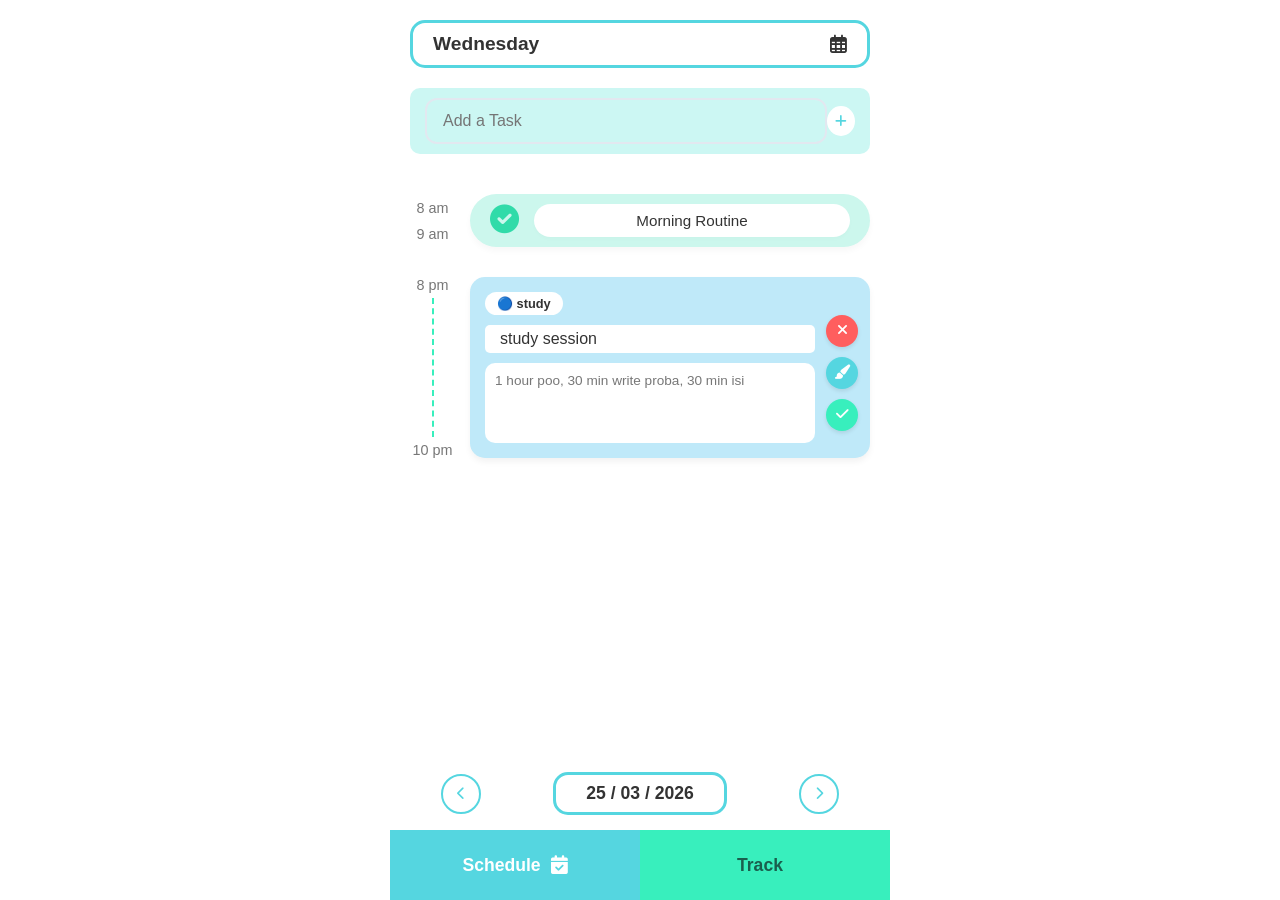
==== index.html @ 44745af0 "completed a to do list planner with two main pages schedule for task and track battery shape product" ====
<!DOCTYPE html>
<html lang="en">
<head>
    <meta charset="UTF-8">
    <meta name="viewport" content="width=device-width, initial-scale=1.0">
    <title>TimeIn - Schedule</title>
    <link rel="stylesheet" href="style.css">
    <link rel="stylesheet" href="https://cdnjs.cloudflare.com/ajax/libs/font-awesome/6.0.0/css/all.min.css">
    <link rel="stylesheet" href="modal.css">
</head>
<body>

    <div class="app-container">
        <header class="main-header">
            <div class="date-selector">
                <span class="date-header-text">Today</span> 
                <i class="fa-regular fa-calendar-days"></i>
            </div>
            <div class="add-task-bar">
                <input type="text" placeholder="Add a Task">
                <button class="add-btn"><i class="fa-solid fa-plus"></i></button>
            </div>
        </header>

        <main class="content">
            </main>

        <footer class="main-footer">
            <div class="pagination">
                <button class="nav-arrow"><i class="fa-solid fa-chevron-left"></i></button>
                <div class="date-pill">05 / 06 / 2026</div>
                <button class="nav-arrow"><i class="fa-solid fa-chevron-right"></i></button>
            </div>
           <nav class="bottom-nav">
                <div class="nav-item active">Schedule <i class="fa-solid fa-calendar-check"></i></div>
                <a href="index2.html" class="nav-item track">Track <i class="fa-solid fa-chart-simple"></i></a>
           </nav>
        </footer>
    </div>

    <div class="modal-overlay" id="taskModal">
        <div class="modal-card">
            <div class="modal-header">
                <h2>Create New Task</h2>
                <button class="modal-close-btn" id="closeModalBtn"><i class="fa-solid fa-xmark"></i></button>
            </div>
            
            <div class="modal-body">
                <div class="form-group">
                    <label for="modalTaskTitle">Task Title</label>
                    <input type="text" id="modalTaskTitle" placeholder="e.g., Study Session">
                </div>

                <div class="form-group">
                    <label>Category</label>
                    <div class="category-options">
                        <label class="category-radio">
                            <input type="radio" name="modalCategory" value="Personal" checked>
                            <span class="radio-badge personal">☀️ Personal</span>
                        </label>
                        <label class="category-radio">
                            <input type="radio" name="modalCategory" value="Study">
                            <span class="radio-badge study">🔵 Study</span>
                        </label>
                        <label class="category-radio">
                            <input type="radio" name="modalCategory" value="Business">
                            <span class="radio-badge business">💼 Business</span>
                        </label>
                        <label class="category-radio">
                            <input type="radio" name="modalCategory" value="Shopping">
                            <span class="radio-badge shopping">🛍️ Shopping</span>
                        </label>
                    </div>
                </div>

                <div class="form-row">
                    <div class="form-group">
                        <label for="modalStartTime">Start Time</label>
                        <input type="text" id="modalStartTime" placeholder="e.g., 8 am">
                    </div>
                    <div class="form-group">
                        <label for="modalEndTime">End Time</label>
                        <input type="text" id="modalEndTime" placeholder="e.g., 10 pm">
                    </div>
                </div>

                <div class="form-group">
                    <label for="modalTaskDescription">Description / Notes</label>
                    <div class="subtask-input-wrapper">
                        <textarea id="modalTaskDescription" placeholder="Enter details or descriptions here..." rows="4" style="width: 100%; border: 1px solid #ccc; border-radius: 8px; padding: 10px; resize: none; font-size: 0.95rem; outline: none; font-family: inherit;"></textarea>
                    </div>
                </div>
            </div>

            <div class="modal-footer">
                <button class="btn-save-task" id="saveTaskBtn">Save Task</button>
            </div>
        </div>
    </div>

    <script src="schedule.js"></script>
</body>
</html>
---- style.css ----
/* Color palette so in any changes just modify it in root */
:root {
    --bg-color: #ffffff;
    --primary-cyan: #55d6e0;
    --light-cyan: #ccf7f3;
    --card-blue: #bfe9f9;
    --text-dark: #333;
    --text-gray: #777;
    --accent-red: #ff5e5e;
    --accent-green: #38efbd;
}

/* Global Reset */
* { 
    box-sizing: border-box; 
    margin: 0; 
    padding: 0; 
    font-family: 'Segoe UI', Tahoma, Geneva, Verdana, sans-serif; 
}

body { 
    background-color: var(--bg-color); 
    color: var(--text-dark); 
    overflow-x: hidden; 
}

/* Layout Container (Mobile First) */
.app-container { 
    max-width: 500px; 
    margin: 0 auto; 
    min-height: 100vh; 
    display: flex; 
    flex-direction: column; 
}

/* Header Styles */
.main-header { 
    padding: 20px; 
}

.date-selector {
    border: 3px solid var(--primary-cyan);
    border-radius: 15px;
    padding: 10px 20px;
    display: flex;
    justify-content: space-between;
    align-items: center;
    font-weight: bold;
    font-size: 1.2rem;
    color: var(--text-dark);
}

.add-task-bar {
    background-color: var(--light-cyan);
    margin-top: 20px;
    border-radius: 10px;
    display: flex;
    padding: 10px 15px;
    align-items: center;
}

.add-task-bar input {
    background: none; 
    border: none; 
    flex-grow: 1; 
    outline: none; 
    font-size: 1.1rem; 
    color: #66ac9e;
}

.add-btn {
    background: white; 
    border: none; 
    border-radius: 50%; 
    width: 30px; 
    height: 30px;
    color: var(--primary-cyan); 
    cursor: pointer;
}

/* Main Content & Task Cards */
.content { 
    flex-grow: 1; 
    padding: 20px; 
}

.task-card-wrapper { 
    display: flex; 
    gap: 15px; 
    margin-bottom: 30px; 
}

.time-column {
    display: flex; 
    flex-direction: column; 
    align-items: center; 
    font-size: 0.9rem; 
    color: var(--text-gray); 
    width: 45px;
}

.dotted-line {
    flex-grow: 1; 
    border-left: 2px dashed var(--accent-green); 
    margin: 5px 0;
}

.task-card {
    background-color: var(--card-blue);
    flex-grow: 1;
    border-radius: 15px;
    padding: 15px;
    position: relative; /* Necessary for absolute positioning of buttons */
    box-shadow: 0 4px 6px rgba(0,0,0,0.05);
}

.badge {
    background: white; 
    padding: 4px 12px; 
    border-radius: 20px; 
    font-size: 0.8rem; 
    font-weight: bold; 
    display: inline-block;
}

.title-field {
    background: white; 
    margin-top: 10px; 
    padding: 5px 15px;
    border-radius: 5px; 
    font-weight: 500;
    width: calc(100% - 40px); /* Leave room for buttons */
}

.card-body {
    background: white; 
    margin-top: 10px; 
    padding: 10px;
    border-radius: 10px; 
    min-height: 80px; 
    color: var(--text-gray); 
    font-size: 0.85rem;
    width: calc(100% - 40px); /* Leave room for buttons */
}

.card-body ol { 
    padding-left: 20px; 
}

/* Action Buttons - UPDATED POSITIONING */
.action-buttons {
    position: absolute; 
    right: 12px; 
    top: 50%; 
    /* Centers vertically then nudges down by 5px as requested */
    transform: translateY(-50%) translateY(5px); 
    display: flex; 
    flex-direction: column; 
    gap: 10px;
}

.action-buttons button {
    border: none; 
    border-radius: 50%; 
    width: 32px; 
    height: 32px; 
    color: white; 
    cursor: pointer;
    display: flex;
    align-items: center;
    justify-content: center;
    font-size: 0.9rem;
    box-shadow: 0 2px 4px rgba(0,0,0,0.1);
}

.btn-delete { background-color: var(--accent-red); }
.btn-edit { background-color: var(--primary-cyan); }
.btn-complete { background-color: var(--accent-green); }

/* Footer & Nav */
.main-footer { 
    position: sticky; 
    bottom: 0; 
    background: white; 
    padding-top: 10px; 
}

.pagination { 
    display: flex; 
    justify-content: space-around; 
    align-items: center; 
    padding: 15px; 
}

.date-pill {
    border: 3px solid var(--primary-cyan); 
    border-radius: 15px;
    padding: 8px 30px; 
    font-weight: bold; 
    font-size: 1.1rem;
}

.nav-arrow {
    background: none; 
    border: 2px solid var(--primary-cyan); 
    border-radius: 50%;
    width: 40px; 
    height: 40px; 
    color: var(--primary-cyan);
    cursor: pointer;
}

.bottom-nav { 
    display: flex; 
    height: 70px; 
}

.nav-item {
    flex: 1; 
    display: flex; 
    align-items: center; 
    justify-content: center; 
    gap: 10px; 
    cursor: pointer;
    text-decoration: none; /* Enlève le souligné des liens */
    font-weight: bold; 
    font-size: 1.1rem;
    border: none;
    transition: all 0.2s ease;
}

.nav-item.active { 
    background-color: var(--primary-cyan); 
    color: white; 
    border-radius: 0px 0px 0 0; 
}

.nav-item.track { 
    background-color: var(--accent-green); 
    color: #1a5e4d; 
}
/* Tracking Page Specifics */
.filter-tabs {
    display: flex;
    gap: 15px;
    margin-top: 15px;
}

.tab {
    background-color: var(--light-cyan);
    border: none;
    padding: 8px 25px;
    border-radius: 15px;
    color: #66ac9e;
    font-weight: 500;
}

.stats-container {
    background-color: var(--light-cyan);
    margin: 0 20px;
    border-radius: 10px;
    display: grid;
    grid-template-columns: 1.2fr 1fr 1fr;
    padding: 15px 5px;
    text-align: center;
}

.stat-card {
    border-right: 1px solid #999;
}

.stat-card:last-child { border: none; }

.stat-card p { font-size: 0.65rem; color: #66ac9e; margin-bottom: 5px; }
.stat-card h3 { font-size: 1.4rem; }

/* Battery Layout */
.center-content {
    display: flex;
    justify-content: center;
    align-items: center;
    padding-top: 40px;
}

.battery-container {
    width: 160px;
    position: relative;
}

.battery-cap {
    width: 60px;
    height: 15px;
    background-color: var(--card-blue);
    margin: 0 auto;
    border-radius: 8px 8px 0 0;
}

.battery-body {
    width: 100%;
    height: 320px;
    background-color: var(--card-blue);
    border-radius: 20px;
    padding: 20px 15px;
    display: flex;
    flex-direction: column-reverse; /* Stack from bottom up */
    gap: 8px;
    position: relative;
}

/* Marker labels (100%, 50%, 0%) */
.marker {
    position: absolute;
    right: -60px;
    font-size: 0.9rem;
    color: #55d6e0;
}
.marker::before {
    content: "";
    position: absolute;
    left: -15px;
    top: 50%;
    width: 12px;
    height: 1px;
    background-color: #55d6e0;
}

.m-100 { top: 20px; }
.m-50 { top: 50%; transform: translateY(-50%); color: #e9e54d; }
.m-50::before { background-color: #e9e54d; }
.m-0 { bottom: 20px; color: #ff5e5e; }
.m-0::before { background-color: #ff5e5e; }

.battery-level {
    height: 25px;
    width: 100%;
    border-radius: 2px;
}

/* Nav Item Fix (Square corners as requested) */
.nav-item.active { 
    background-color: var(--primary-cyan); 
    color: white; 
    border-radius: 0; 
}

/* Link removal decoration */
.bottom-nav { 
    display: flex; 
    height: 70px; 
    width: 100%;
}
.nav-item:not(.track), 
.nav-item:not(.track).active {
    background-color: var(--primary-cyan); 
    color: #1a5e4d; /* Couleur du texte par défaut (sombre) */
}

/* Le bouton Track est TOUJOURS vert */
.nav-item.track, 
.nav-item.track.active {
    background-color: var(--accent-green);
    color: #1a5e4d; /* Couleur du texte par défaut (sombre) */
}

/* CHANGEMENT DU FRONT (Texte/Icône) UNIQUEMENT */

/* Quand un bouton est actif, son texte devient BLANC */
.nav-item.active {
    color: white !important; 
    border-radius: 0; /* Coins carrés comme demandé */
}

/* Pour s'assurer que l'icône suit la couleur du texte */
.nav-item i {
    font-size: 1.2rem;
    display: inline-block; /* Assure la visibilité de l'icône */
}

/* ==========================================================================
   NEW WORKPACK MODIFICATIONS: COMPLETED PILL VIEW STATES
   ========================================================================== */

/* Keeps the layout container centered and vertically consistent */
.task-card-wrapper.completed-pill-state {
    align-items: center;
}

/* Clean interactive pill architecture layout matching user prototype design precisely */
.task-card-pill {
    display: flex;
    align-items: center;
    background-color: #ccf7ed; /* Light mint/teal green container background */
    border-radius: 40px;       /* Sleek pill edge contours */
    padding: 10px 20px;
    flex-grow: 1;
    gap: 15px;
    box-shadow: 0 4px 6px rgba(0,0,0,0.03);
    animation: foldIn 0.25s ease-out forwards;
}

/* Interactive custom check button reset styles */
.btn-undo-complete {
    background: none;
    border: none;
    font-size: 1.8rem;
    color: #31dba9;            /* Matching the accent check green hue */
    cursor: pointer;
    display: flex;
    align-items: center;
    justify-content: center;
}

/* White task capsule capsule title shield matching custom screenshot layout */
.pill-title {
    background-color: #ffffff;
    border-radius: 20px;
    padding: 8px 20px;
    font-weight: 500;
    color: var(--text-dark);
    flex-grow: 1;
    text-align: center;
    font-size: 0.95rem;
    box-shadow: 0 2px 4px rgba(0,0,0,0.02);
}

@keyframes foldIn {
    from { opacity: 0; transform: translateY(-5px); }
    to { opacity: 1; transform: translateY(0); }
}
---- modal.css ----
/* --- MODAL OVERLAY --- */
.modal-overlay {
    position: fixed;
    top: 0;
    left: 0;
    width: 100vw;
    height: 100vh;
    background-color: rgba(0, 0, 0, 0.6); /* Darkens the schedule page behind it */
    backdrop-filter: blur(4px); /* Premium blurry background look */
    display: flex;
    justify-content: center;
    align-items: center;
    z-index: 9999; /* Makes sure it sits on top of everything else */
    
    /* HIDDEN BY DEFAULT */
    opacity: 0;
    pointer-events: none;
    transition: opacity 0.3s ease;
}

/* Class we will add with JS to make the modal pop up */
.modal-overlay.open {
    opacity: 1;
    pointer-events: auto;
}

/* --- MODAL CARD --- */
.modal-card {
    background-color: #ffffff;
    width: 90%;
    max-width: 400px;
    border-radius: 24px;
    padding: 24px;
    box-shadow: 0 10px 25px rgba(0, 0, 0, 0.1);
    display: flex;
    flex-direction: column;
    gap: 20px;
}

/* --- HEADERS & TEXT --- */
.modal-header {
    display: flex;
    justify-content: space-between;
    align-items: center;
}

.modal-header h2 {
    font-size: 1.4rem;
    color: #1a5e4d; /* Matches your app's dark green/mint aesthetic */
}

.modal-close-btn {
    background: none;
    border: none;
    font-size: 1.3rem;
    color: #a0aec0;
    cursor: pointer;
}

/* --- FORM LAYOUTS --- */
.form-group {
    display: flex;
    flex-direction: column;
    gap: 8px;
    margin-bottom: 16px;
}

.form-row {
    display: flex;
    gap: 16px;
}

.form-row .form-group {
    flex: 1;
}

label {
    font-size: 0.9rem;
    font-weight: bold;
    color: #4a5568;
}

input[type="text"] {
    width: 100%;
    padding: 12px 16px;
    border: 2px solid #e2e8f0;
    border-radius: 12px;
    font-size: 1rem;
    outline: none;
    transition: border-color 0.2s;
}

input[type="text"]:focus {
    border-color: var(--primary-cyan); /* Highlights blue when typing */
}

/* --- CATEGORY RADIO BADGES --- */
.category-options {
    display: flex;
    gap: 12px;
}

.category-radio {
    cursor: pointer;
    flex: 1;
}

/* Hide the ugly default browser checkbox circle */
.category-radio input[type="radio"] {
    display: none;
}

/* Style our custom badges inside the form */
.radio-badge {
    display: flex;
    justify-content: center;
    align-items: center;
    padding: 10px;
    border-radius: 12px;
    font-weight: bold;
    font-size: 0.9rem;
    border: 2px solid transparent;
    opacity: 0.5;
    transition: all 0.2s;
}

/* When checked, make it fully visible and add a distinct border border */
.category-radio input[type="radio"]:checked + .radio-badge {
    opacity: 1;
    border-color: #1a5e4d;
}

/* --- SUBTASK FIELD --- */
.subtask-input-wrapper {
    display: flex;
    gap: 8px;
}

.subtask-add-btn {
    background-color: var(--primary-cyan);
    border: none;
    color: white;
    width: 45px;
    border-radius: 12px;
    font-size: 1.5rem;
    cursor: pointer;
}

.modal-subtasks-list {
    margin-top: 8px;
    padding-left: 20px;
    color: #4a5568;
    font-size: 0.95rem;
}

.modal-subtasks-list li {
    margin-bottom: 4px;
}

/* --- SAVE BUTTON --- */
.btn-save-task {
    width: 100%;
    background-color: var(--accent-green);
    color: #1a5e4d;
    border: none;
    padding: 14px;
    border-radius: 14px;
    font-weight: bold;
    font-size: 1.1rem;
    cursor: pointer;
    transition: background-color 0.2s;
}

.btn-save-task:hover {
    background-color: #2edca9;
}
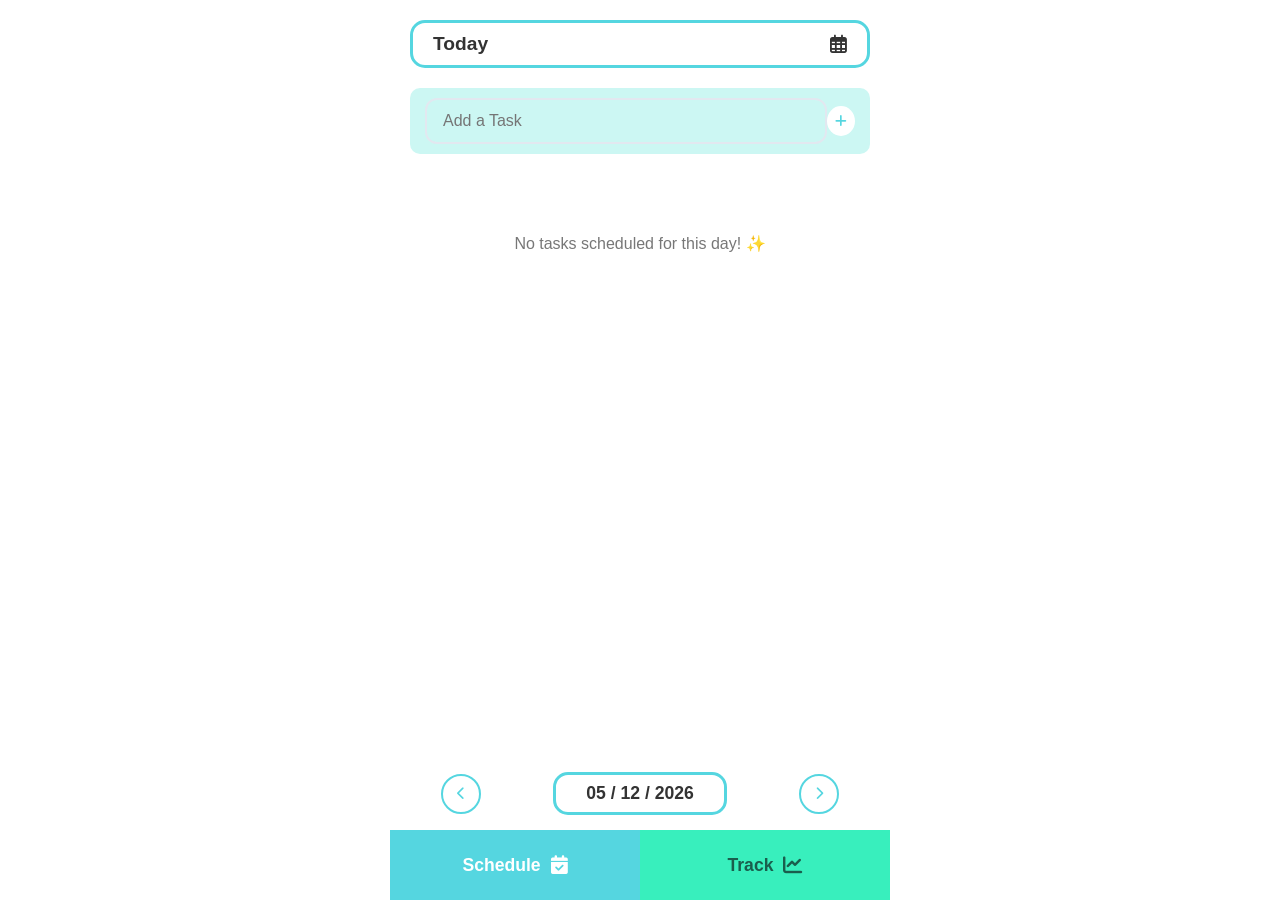
==== commit 52b995d1: "updated the track icon , modified array to be empty and add a dynamic live date" ====
--- a/index.html
+++ b/index.html
@@ -33,7 +33,7 @@
             </div>
            <nav class="bottom-nav">
                 <div class="nav-item active">Schedule <i class="fa-solid fa-calendar-check"></i></div>
-                <a href="index2.html" class="nav-item track">Track <i class="fa-solid fa-chart-simple"></i></a>
+                <a href="index2.html" class="nav-item track">Track <i class="fa-solid fa-chart-line"></i></a>
            </nav>
         </footer>
     </div>
